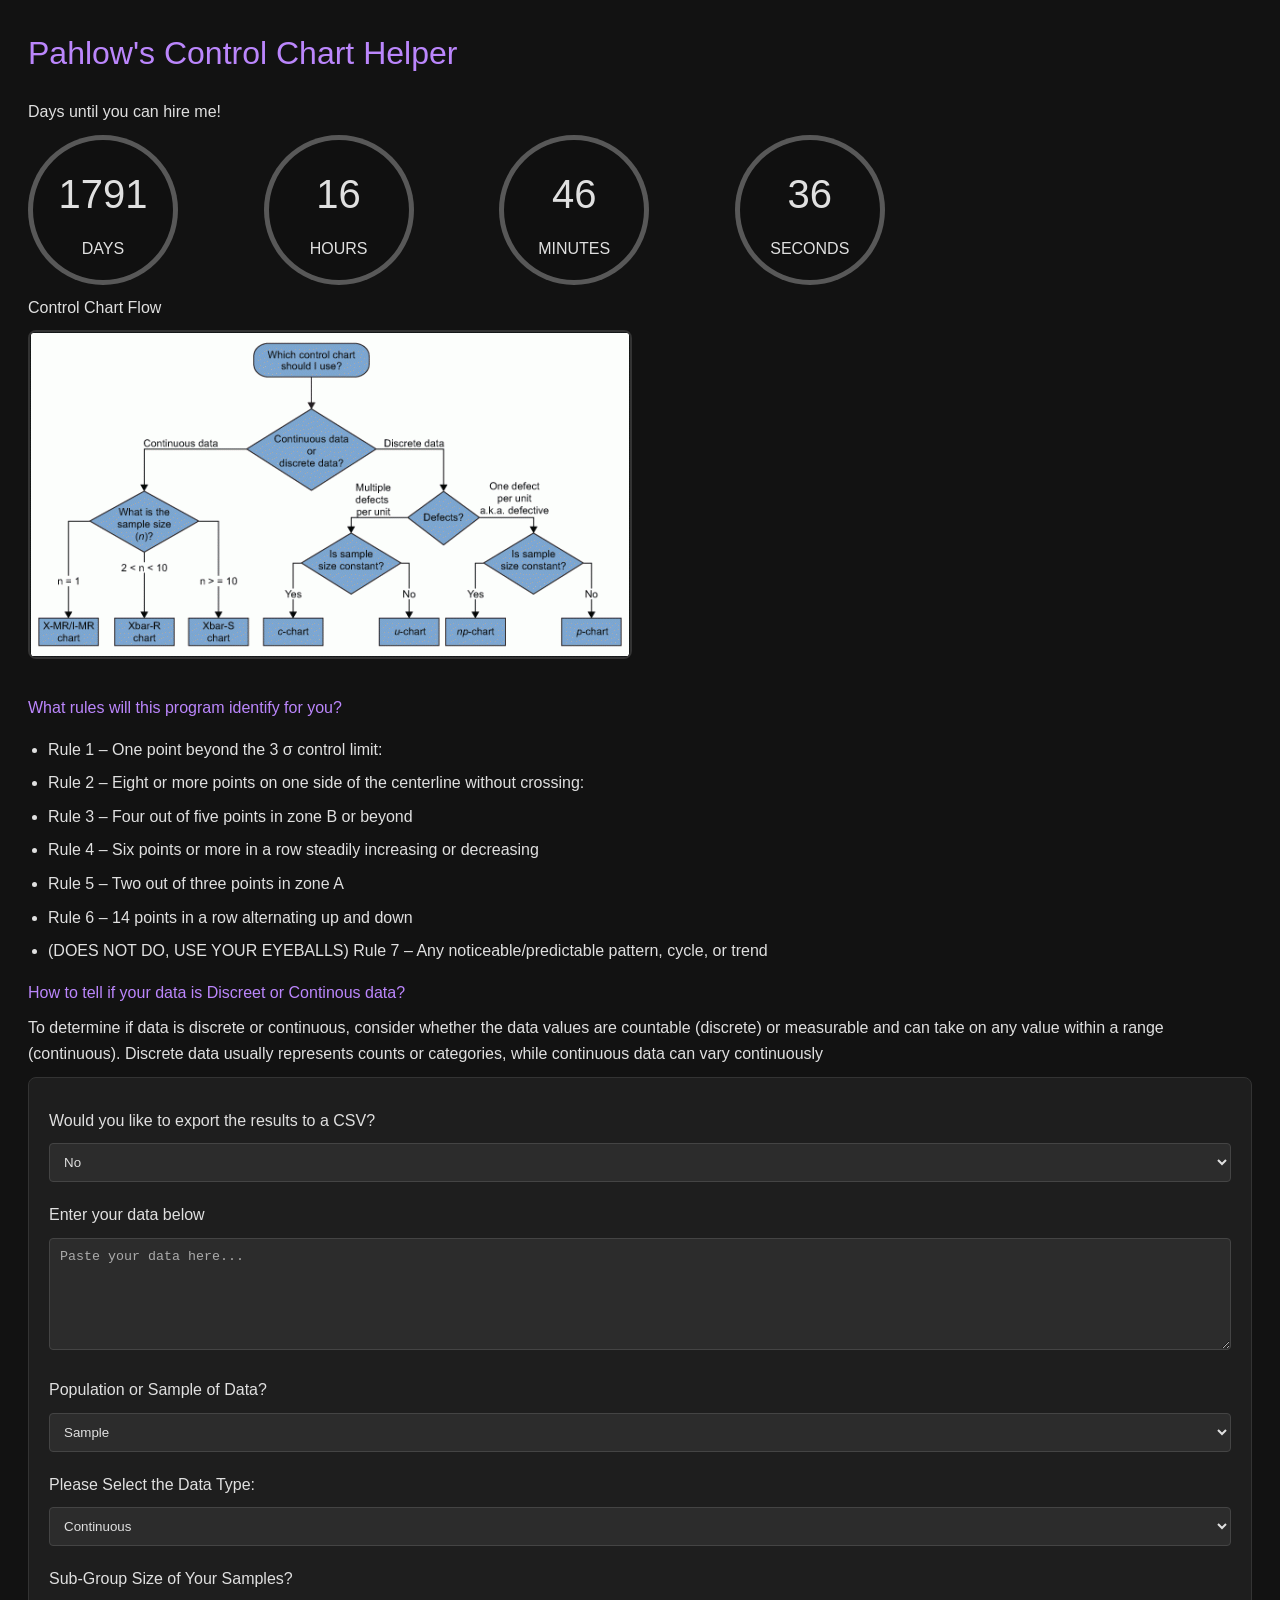
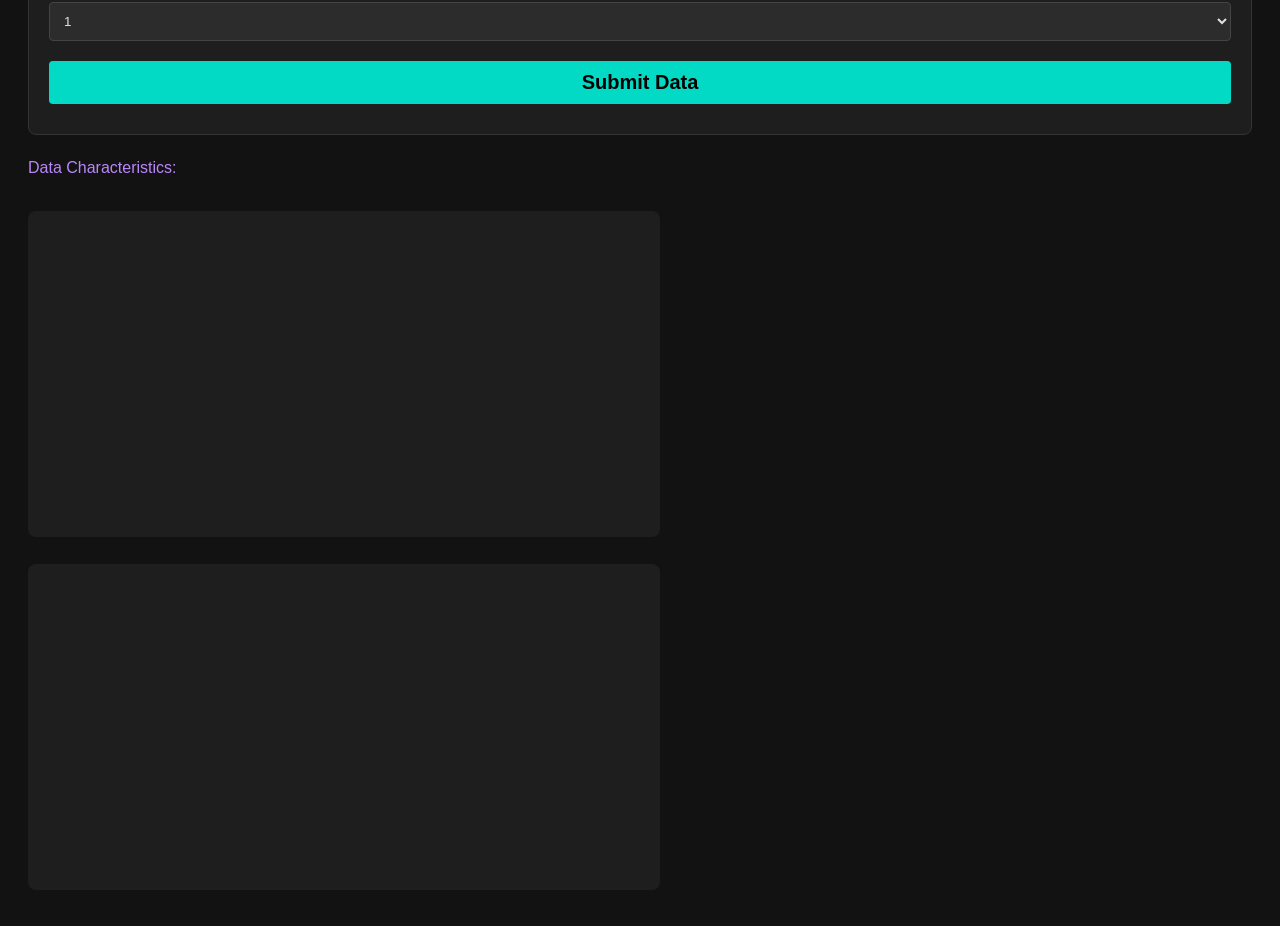
==== home.html @ 2b0ab740 "updated readme, added countdown timer, etc." ====
<!doctype html>
<html>
  <head>
    <meta charset="UTF-8" />
    <title>Nates Offline Toolkit</title>
    <link rel="stylesheet" href="./style.css" />
  </head>
  <header>Pahlow's Control Chart Helper</header>
  <p>Days until you can hire me!</p>
  <section class="countdown-container">
    <div class="days-container">
      <div class="days"></div>
      <div class="days-label">days</div>
    </div>

    <div class="hours-container">
      <div class="hours"></div>
      <div class="hours-label">hours</div>
    </div>

    <div class="minutes-container">
      <div class="minutes"></div>
      <div class="minutes-label">minutes</div>
    </div>

    <div class="seconds-container">
      <div class="seconds"></div>
      <div class="seconds-label">seconds</div>
    </div>
  </section>
  <body>
    <p>Control Chart Flow</p>
    <img src="./static/How-to-Select-a-Control-Chart-600x325.jpg" />
    <a>What rules will this program identify for you?</a>
    <ul>
      <li>Rule 1 – One point beyond the 3 σ control limit:</li>
      <li>Rule 2 – Eight or more points on one side of the centerline without crossing:</li>
      <li>Rule 3 – Four out of five points in zone B or beyond</li>
      <li>Rule 4 – Six points or more in a row steadily increasing or decreasing</li>
      <li>Rule 5 – Two out of three points in zone A</li>
      <li>Rule 6 – 14 points in a row alternating up and down</li>
      <li>(DOES NOT DO, USE YOUR EYEBALLS) Rule 7 – Any noticeable/predictable pattern, cycle, or trend</li>
    </ul>

    <a>How to tell if your data is Discreet or Continous data?</a>
    <p>
      To determine if data is discrete or continuous, consider whether the data values are countable (discrete) or measurable and can take on any value within a
      range (continuous). Discrete data usually represents counts or categories, while continuous data can vary continuously
    </p>

    <form id="controlChartData" action="" onsubmit="return false">
      <label for="exportData">Would you like to export the results to a CSV?</label>
      <select id="exportData">
        <option value="No">No</option>
        <option value="Yes">Yes</option>
      </select>

      <label for="rawData">Enter your data below</label>
      <textarea id="rawData" rows="6" placeholder="Paste your data here..." required></textarea>

      <label for="populationOrSample">Population or Sample of Data?</label>
      <select id="populationOrSample">
        <option value="Sample">Sample</option>
        <option value="Population">Population</option>
      </select>

      <label for="dataType">Please Select the Data Type:</label>
      <select id="dataType" name="dataType" onchange="showOptionsOnDiscreetSelection(this)">
        <option value="Continuous">Continuous</option>
        <option value="Discreet">Discreet</option>
      </select>

      <div id="subGroup">
        <label id="sampleSubGroupSize" for="sampleSubGroupSizeSelection">Sub-Group Size of Your Samples?</label>
        <select id="sampleSubGroupSizeSelection" name="sampleSubGroupSizeSelection">
          <option value="1">1</option>
          <option value="2 to 9">2 to 9</option>
          <option value="10 or More">10 or More</option>
        </select>
      </div>

      <label id="discreetSelectionID" for="discreetSelection" style="display: none">Defects for Discreet:</label>
      <select id="discreetSelection" name="discreetSelection" style="display: none">
        <option value="Multiple Defects Per Unit">Multiple Defects Per Unit</option>
        <option value="One Defect Per Unit">One Defect Per Unit (AKA Defective)</option>
      </select>

      <label id="sampleSizeConstantID" for="sampleSizeConstantSelection" style="display: none">Constant Sample Size?</label>
      <select id="sampleSizeConstantSelection" name="sampleSizeConstantSelection" style="display: none">
        <option value="Yes">Yes</option>
        <option value="No">No</option>
      </select>

      <button onclick="analyzeData()">Submit Data</button>
    </form>

    <a>Data Characteristics:</a>
    <p id="dataTypeSelectedBehavior"></p>
    <p id="defectsForDiscreetBehavior" style="display: none"></p>
    <p id="sampleSizeConstantBehavior" style="display: none"></p>
    <p id="subGroupSizeBehavior"></p>
    <p id="stdBehavior"></p>
    <p id="sampleSizeBehavior"></p>
    <p id="averageBehavior"></p>
    <p id="testSelectedBehavior"></p>

    <canvas id="controlChart" style="width: 50%"></canvas>
    <canvas id="IMRChart" style="width: 50%"></canvas>
  </body>
  <script src="./home.js"></script>
  <script src="./chart.js"></script>
</html>
---- style.css ----
/* Dark theme base */
body {
  background-color: #121212;
  color: #e0e0e0;
  font-family: 'Segoe UI', Tahoma, Geneva, Verdana, sans-serif;
  padding: 20px;
  line-height: 1.6;
}

/* Header styling */
header {
  font-size: 2rem;
  color: #bb86fc;
  margin-bottom: 20px;
}

/* Paragraphs */
p {
  color: #e0e0e0;
  margin: 10px 0;
}

/* Image */
img {
  max-width: 100%;
  border: 2px solid #333;
  border-radius: 8px;
  margin-bottom: 20px;
}

/* Unordered list */
ul {
  padding-left: 20px;
}

li {
  margin-bottom: 8px;
}

/* Forms and Inputs */
form {
  background-color: #1e1e1e;
  padding: 20px;
  border-radius: 8px;
  border: 1px solid #333;
  margin-bottom: 20px;
}

textarea,
select,
button {
  background-color: #2c2c2c;
  color: #e0e0e0;
  border: 1px solid #444;
  padding: 10px;
  margin: 10px 0;
  width: 100%;
  border-radius: 4px;
  box-sizing: border-box;
}

textarea::placeholder {
  color: #aaaaaa;
}

button {
  cursor: pointer;
  background-color: #03dac5;
  color: #000;
  font-weight: bold;
  font-size: 20px;
  border: none;
  transition: background-color 0.3s ease;
}

button:hover {
  background-color: #018786;
}

/* Labels */
label {
  display: block;
  margin-top: 10px;
}

/* Anchor tags used as labels */
a {
  display: block;
  margin: 8px 0;
  color: #bb86fc;
}

/* Chart styling */
canvas {
  margin-top: 20px;
  background-color: #1e1e1e;
  border-radius: 8px;
  padding: 10px;
}

.countdown-container {
  display: flex;
  width: 100%;
  max-width: 70%;
  justify-content: space-between;
}

.days-container,
.hours-container,
.minutes-container,
.seconds-container {
  display: flex;
  flex-direction: column;
  align-items: center;
  justify-content: center;
  background-color: rgba(0, 0, 0, 0.1);
  border: 5px solid rgba(255, 255, 255, 0.3);
  width: 140px;
  height: 140px;
  border-radius: 99px;
}

.days,
.hours,
.minutes,
.seconds {
  font-size: 2.5em;
  margin: 10px 0;
}

.days-label,
.hours-label,
.minutes-label,
.seconds-label {
  text-transform: uppercase;
  margin-bottom: 5px;
}

@media (max-width: 800px) {
  .countdown-container {
    max-width: 90%;
  }

  .days-container,
  .hours-container,
  .minutes-container,
  .seconds-container {
    font-size: 0.8em;
    width: 100px;
    height: 100px;
  }
}
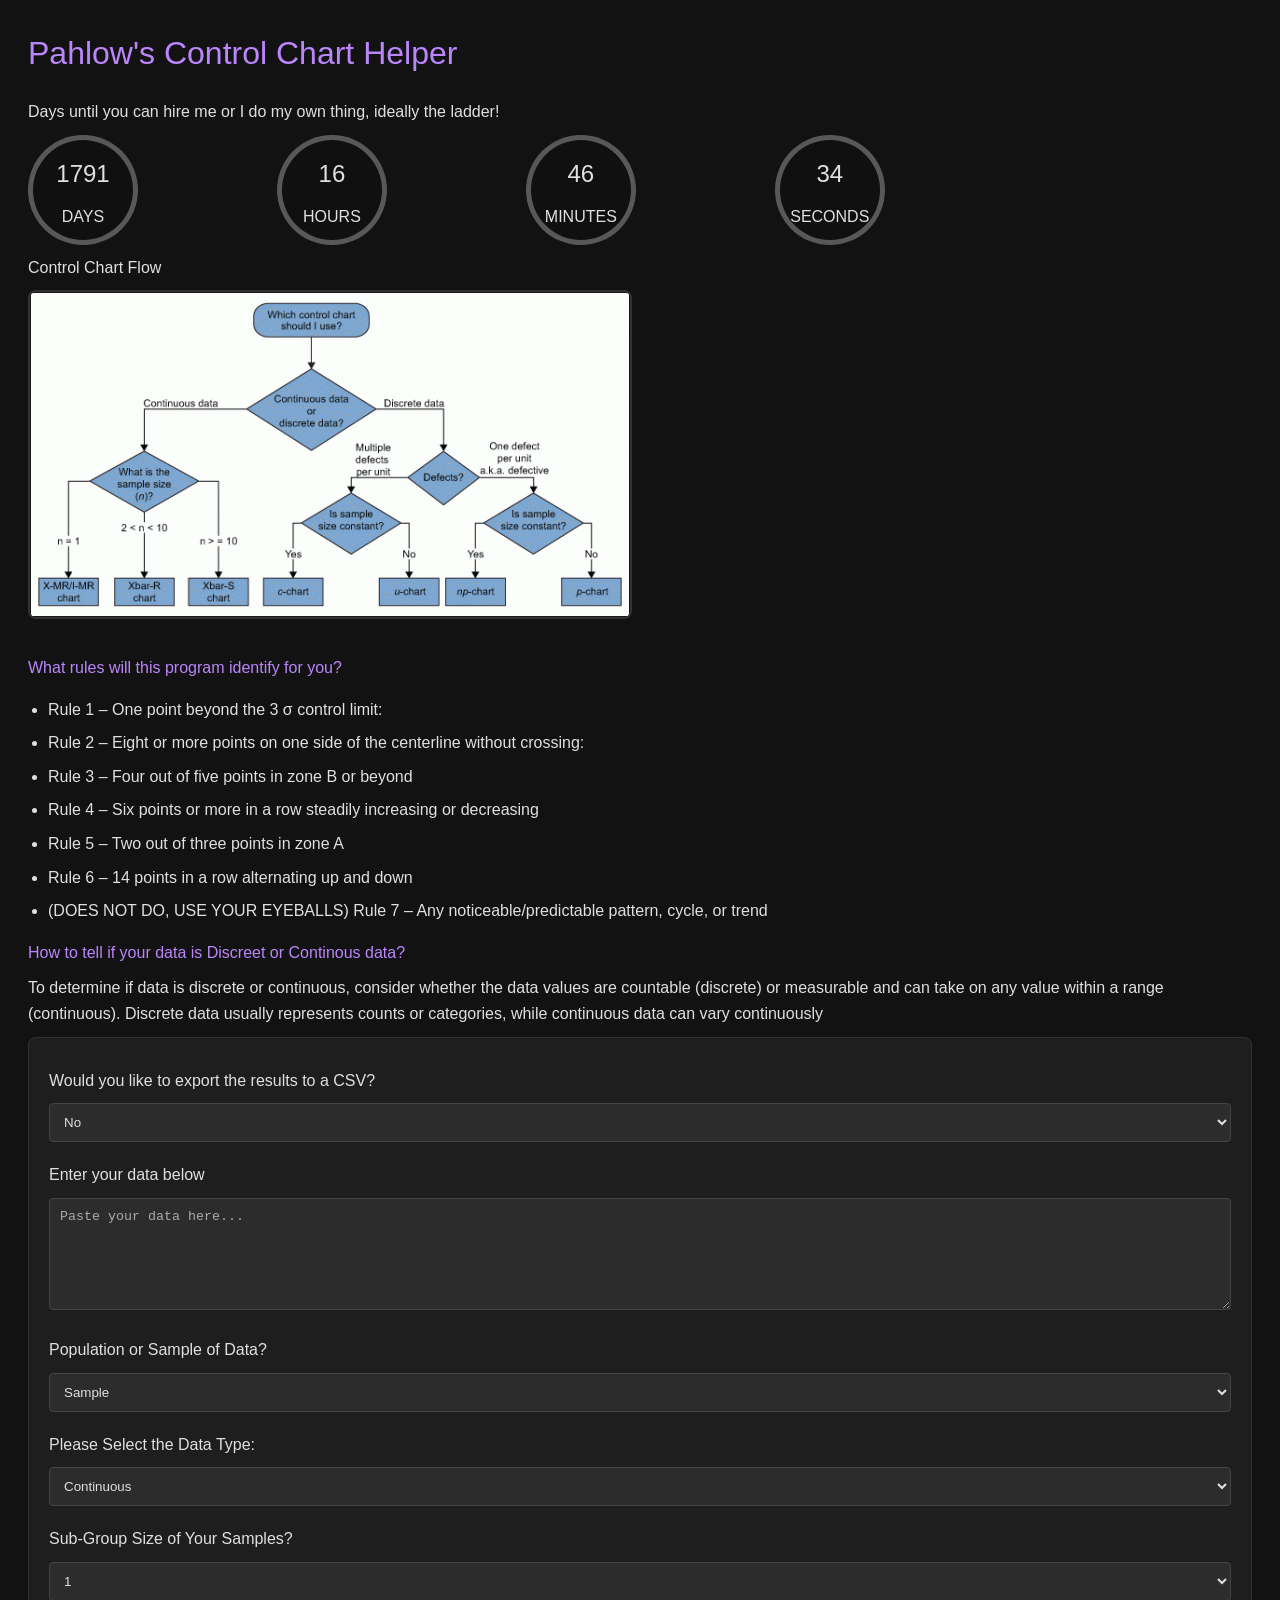
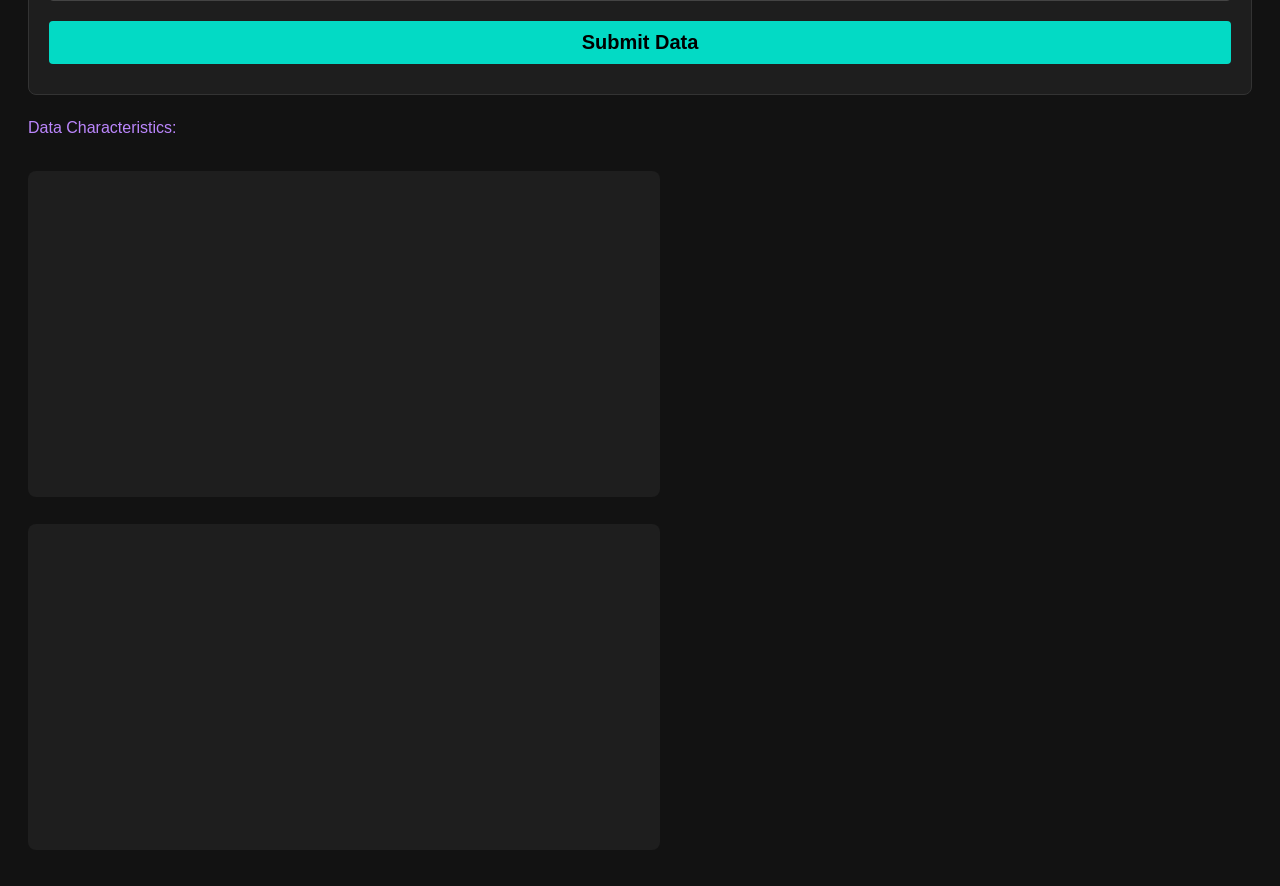
==== commit fee2f6e8: "adjusted some formatting and readme" ====
--- a/home.html
+++ b/home.html
@@ -6,7 +6,7 @@
     <link rel="stylesheet" href="./style.css" />
   </head>
   <header>Pahlow's Control Chart Helper</header>
-  <p>Days until you can hire me!</p>
+  <p>Days until you can hire me or I do my own thing, ideally the ladder!</p>
   <section class="countdown-container">
     <div class="days-container">
       <div class="days"></div>
--- a/style.css
+++ b/style.css
@@ -115,8 +115,8 @@
   justify-content: center;
   background-color: rgba(0, 0, 0, 0.1);
   border: 5px solid rgba(255, 255, 255, 0.3);
-  width: 140px;
-  height: 140px;
+  width: 100px;
+  height: 100px;
   border-radius: 99px;
 }
 
@@ -124,7 +124,7 @@
 .hours,
 .minutes,
 .seconds {
-  font-size: 2.5em;
+  font-size: 1.5em;
   margin: 10px 0;
 }
 
@@ -145,7 +145,7 @@
   .hours-container,
   .minutes-container,
   .seconds-container {
-    font-size: 0.8em;
+    font-size: 0.3em;
     width: 100px;
     height: 100px;
   }
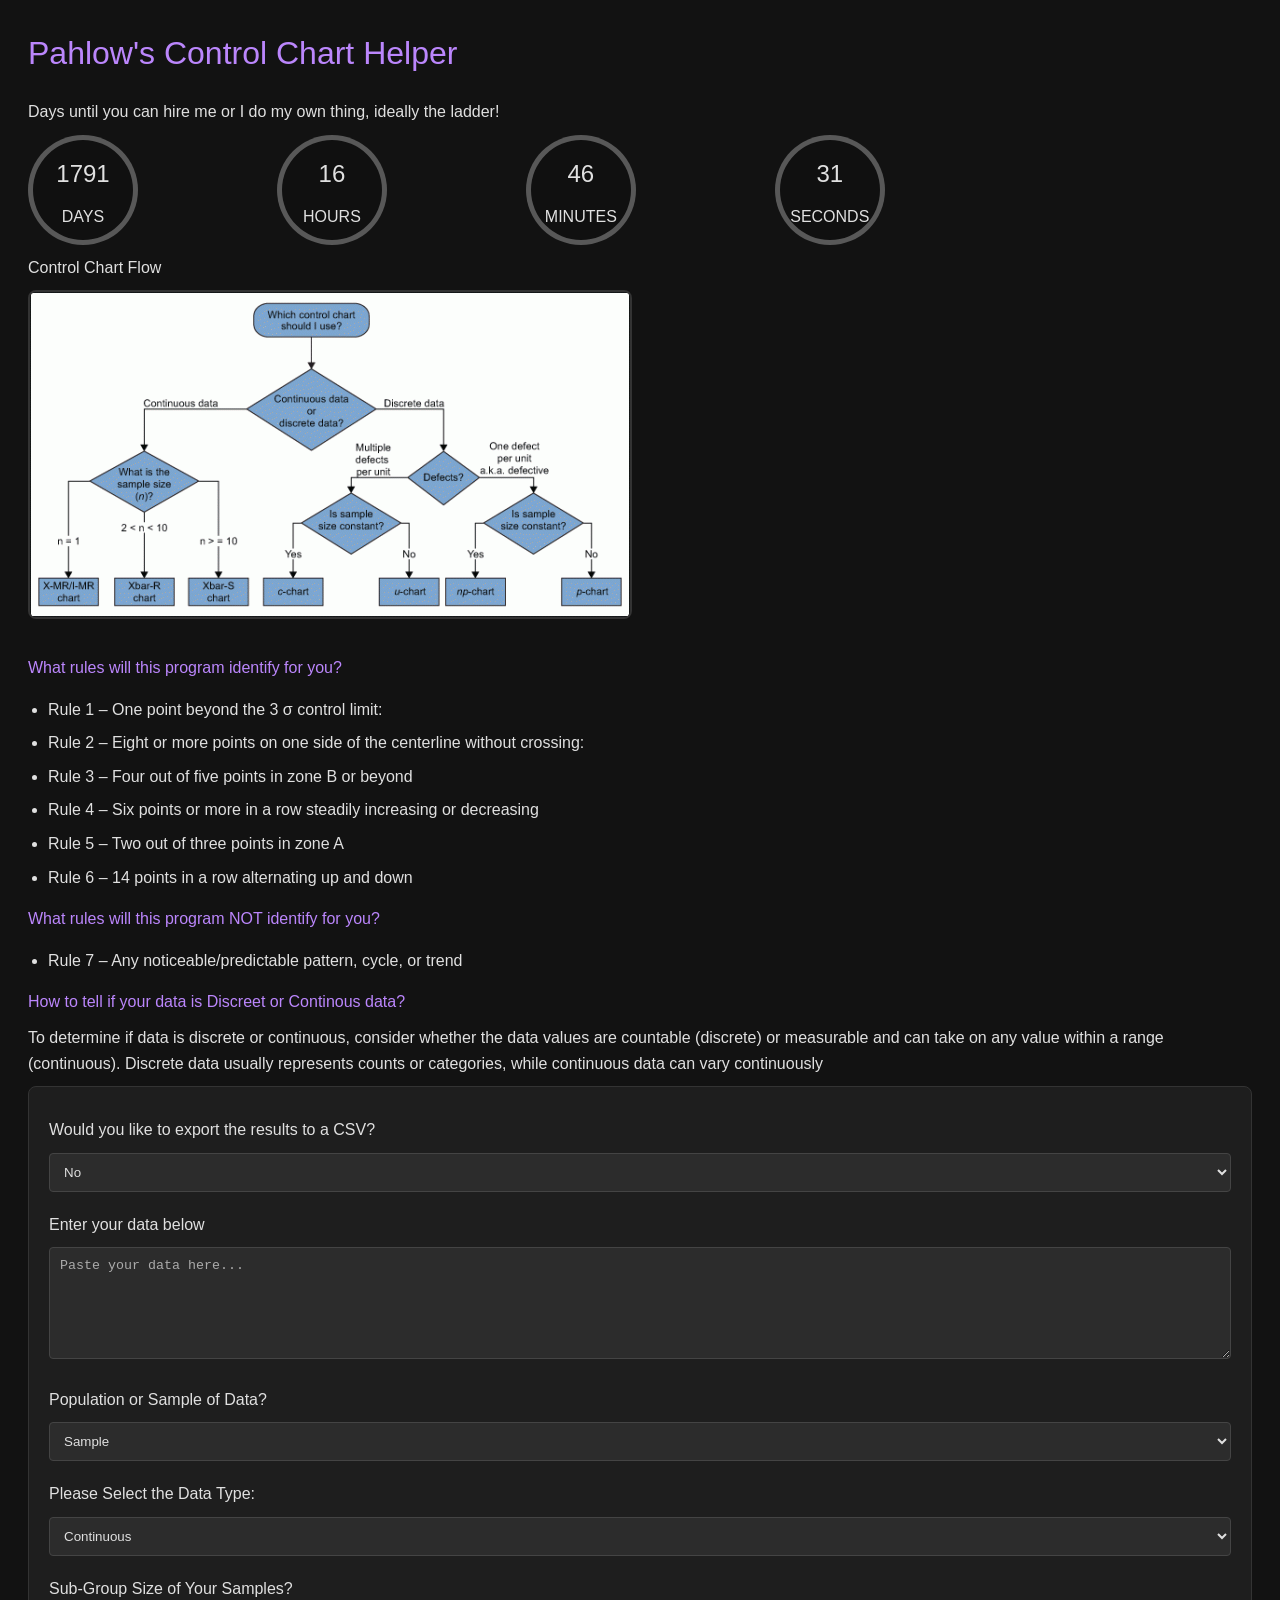
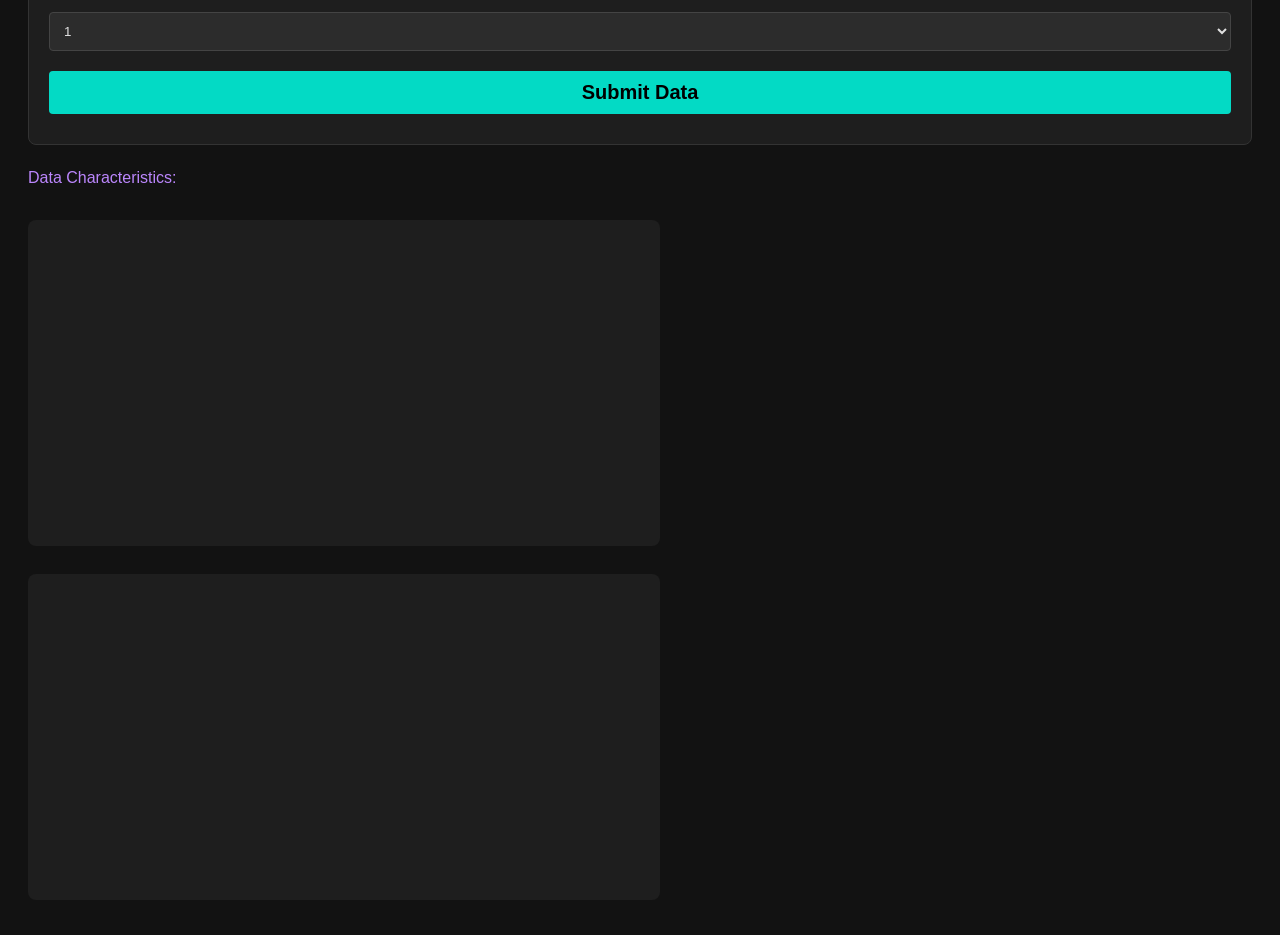
==== commit 03095056: "Rule 6 Copmleted" ====
--- a/home.html
+++ b/home.html
@@ -39,7 +39,11 @@
       <li>Rule 4 – Six points or more in a row steadily increasing or decreasing</li>
       <li>Rule 5 – Two out of three points in zone A</li>
       <li>Rule 6 – 14 points in a row alternating up and down</li>
-      <li>(DOES NOT DO, USE YOUR EYEBALLS) Rule 7 – Any noticeable/predictable pattern, cycle, or trend</li>
+    </ul>
+
+    <a>What rules will this program NOT identify for you?</a>
+    <ul>
+      <li>Rule 7 – Any noticeable/predictable pattern, cycle, or trend</li>
     </ul>
 
     <a>How to tell if your data is Discreet or Continous data?</a>
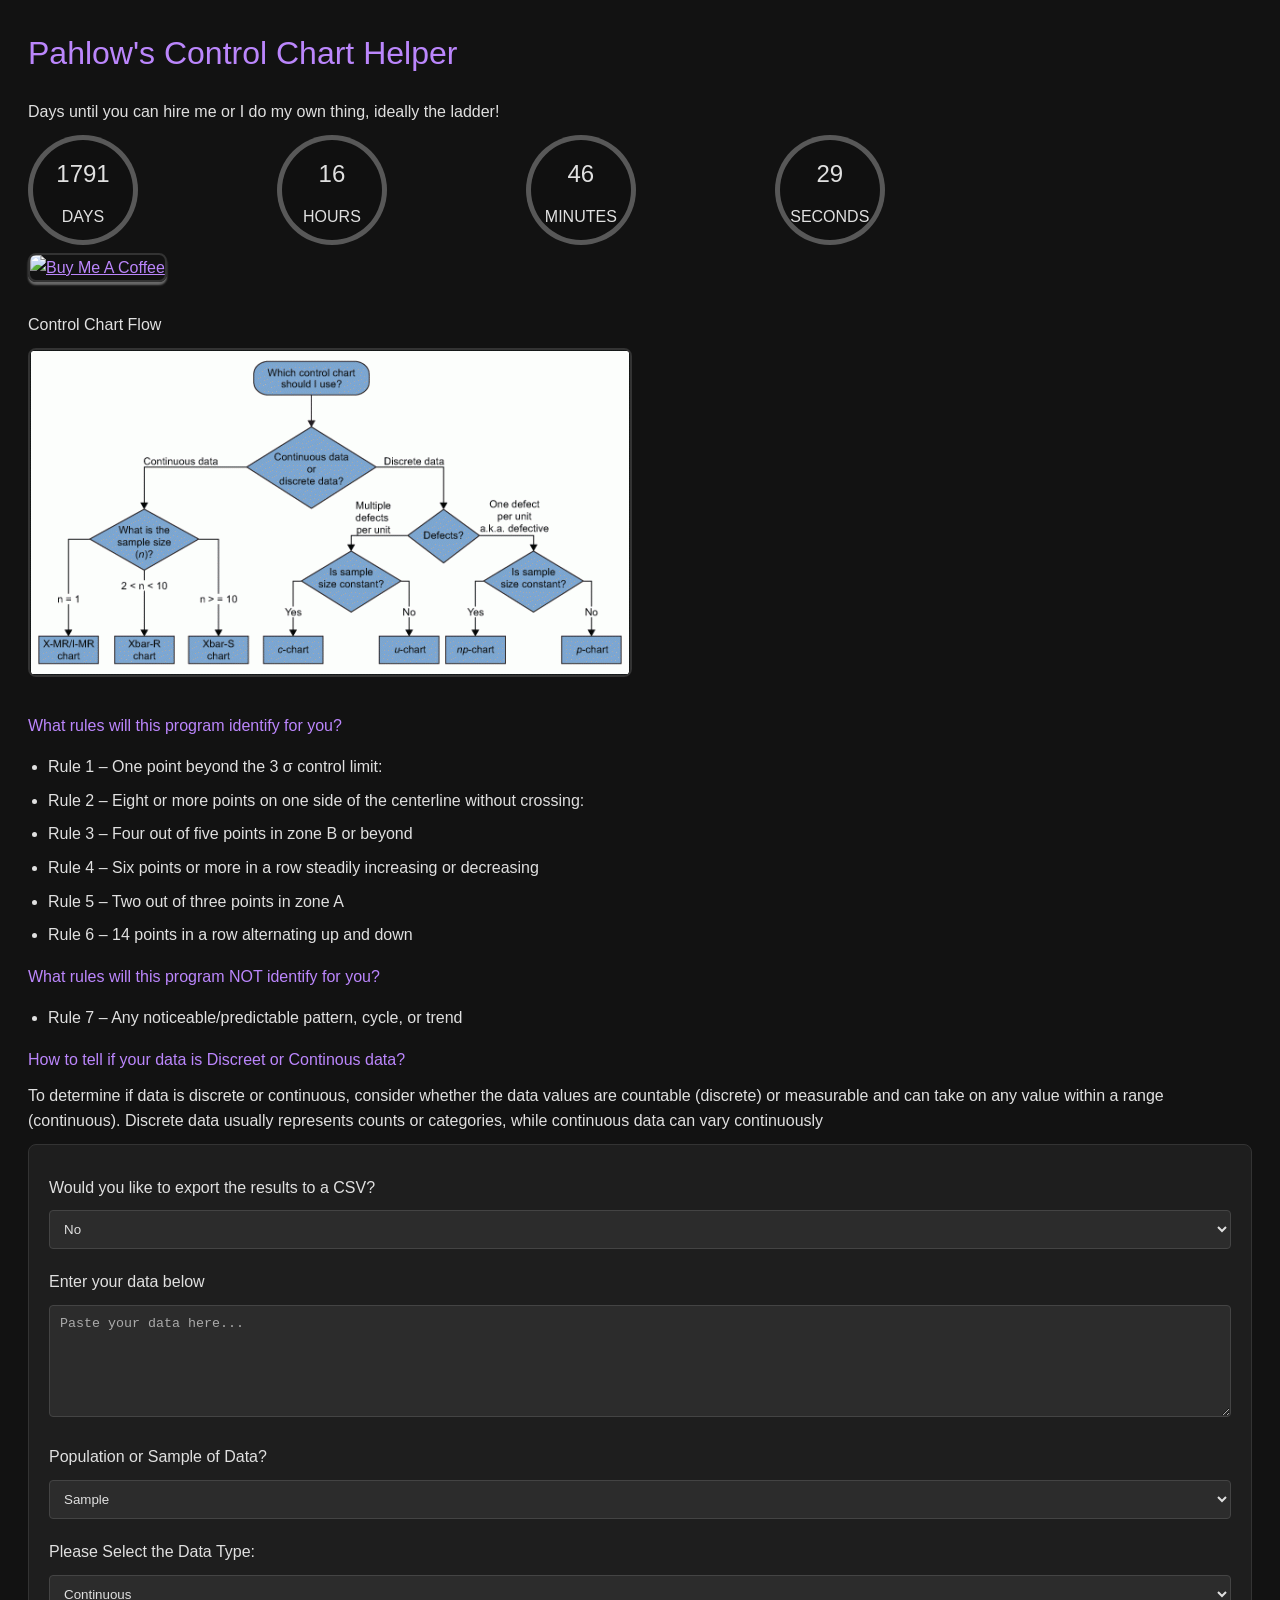
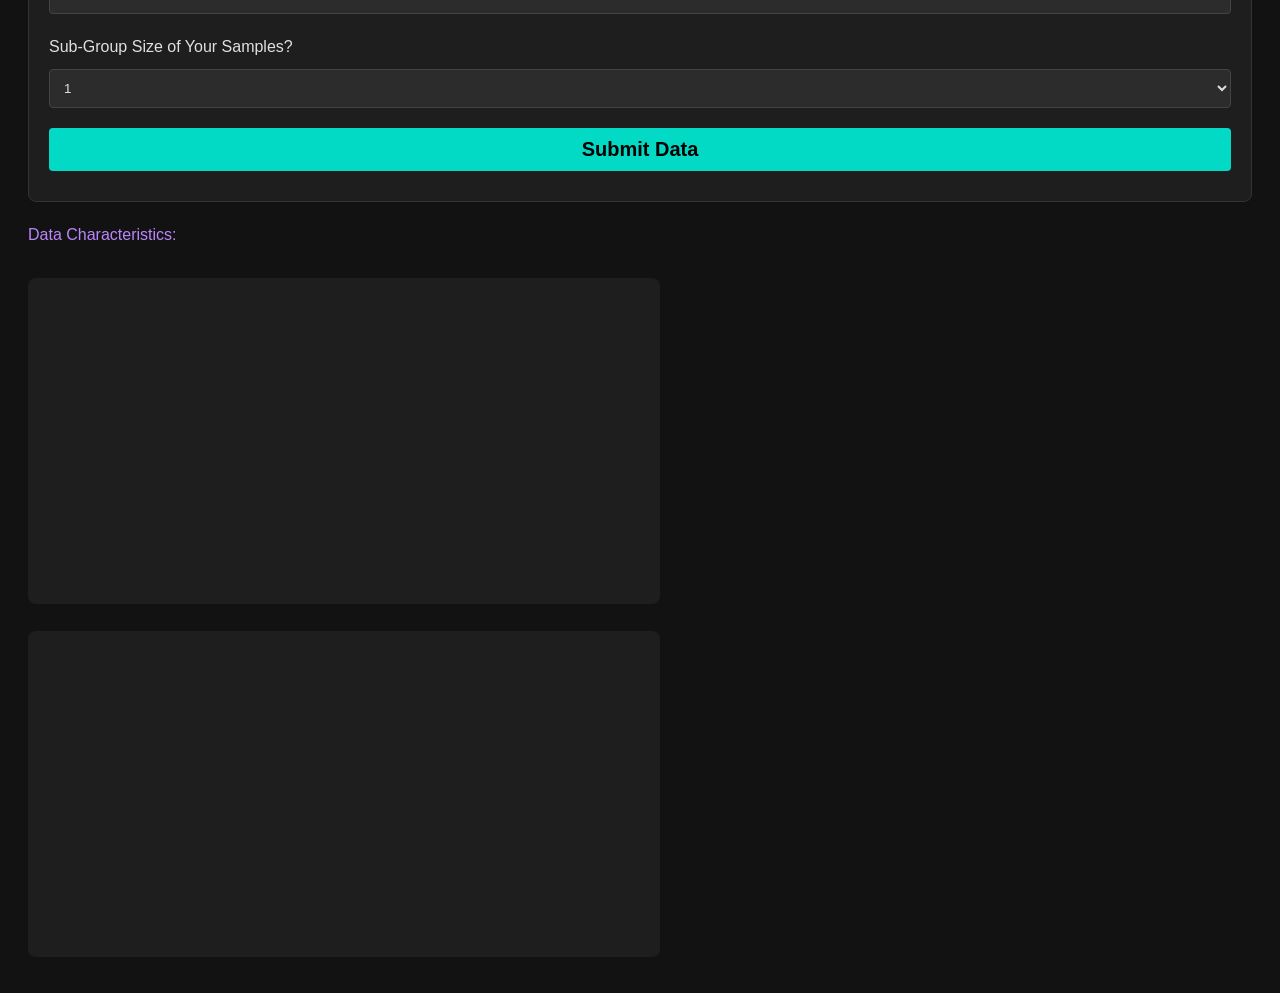
==== commit 0869ed8c: "buy me a coffee" ====
--- a/home.html
+++ b/home.html
@@ -28,6 +28,19 @@
       <div class="seconds-label">seconds</div>
     </div>
   </section>
+
+  <a href="https://buymeacoffee.com/natepahlow" target="_blank"
+    ><img
+      src="https://www.buymeacoffee.com/assets/img/custom_images/orange_img.png"
+      alt="Buy Me A Coffee"
+      style="
+        height: 41px !important;
+        width: 174px !important;
+        box-shadow: 0px 3px 2px 0px rgba(190, 190, 190, 0.5) !important;
+        -webkit-box-shadow: 0px 3px 2px 0px rgba(190, 190, 190, 0.5) !important;
+      "
+  /></a>
+
   <body>
     <p>Control Chart Flow</p>
     <img src="./static/How-to-Select-a-Control-Chart-600x325.jpg" />
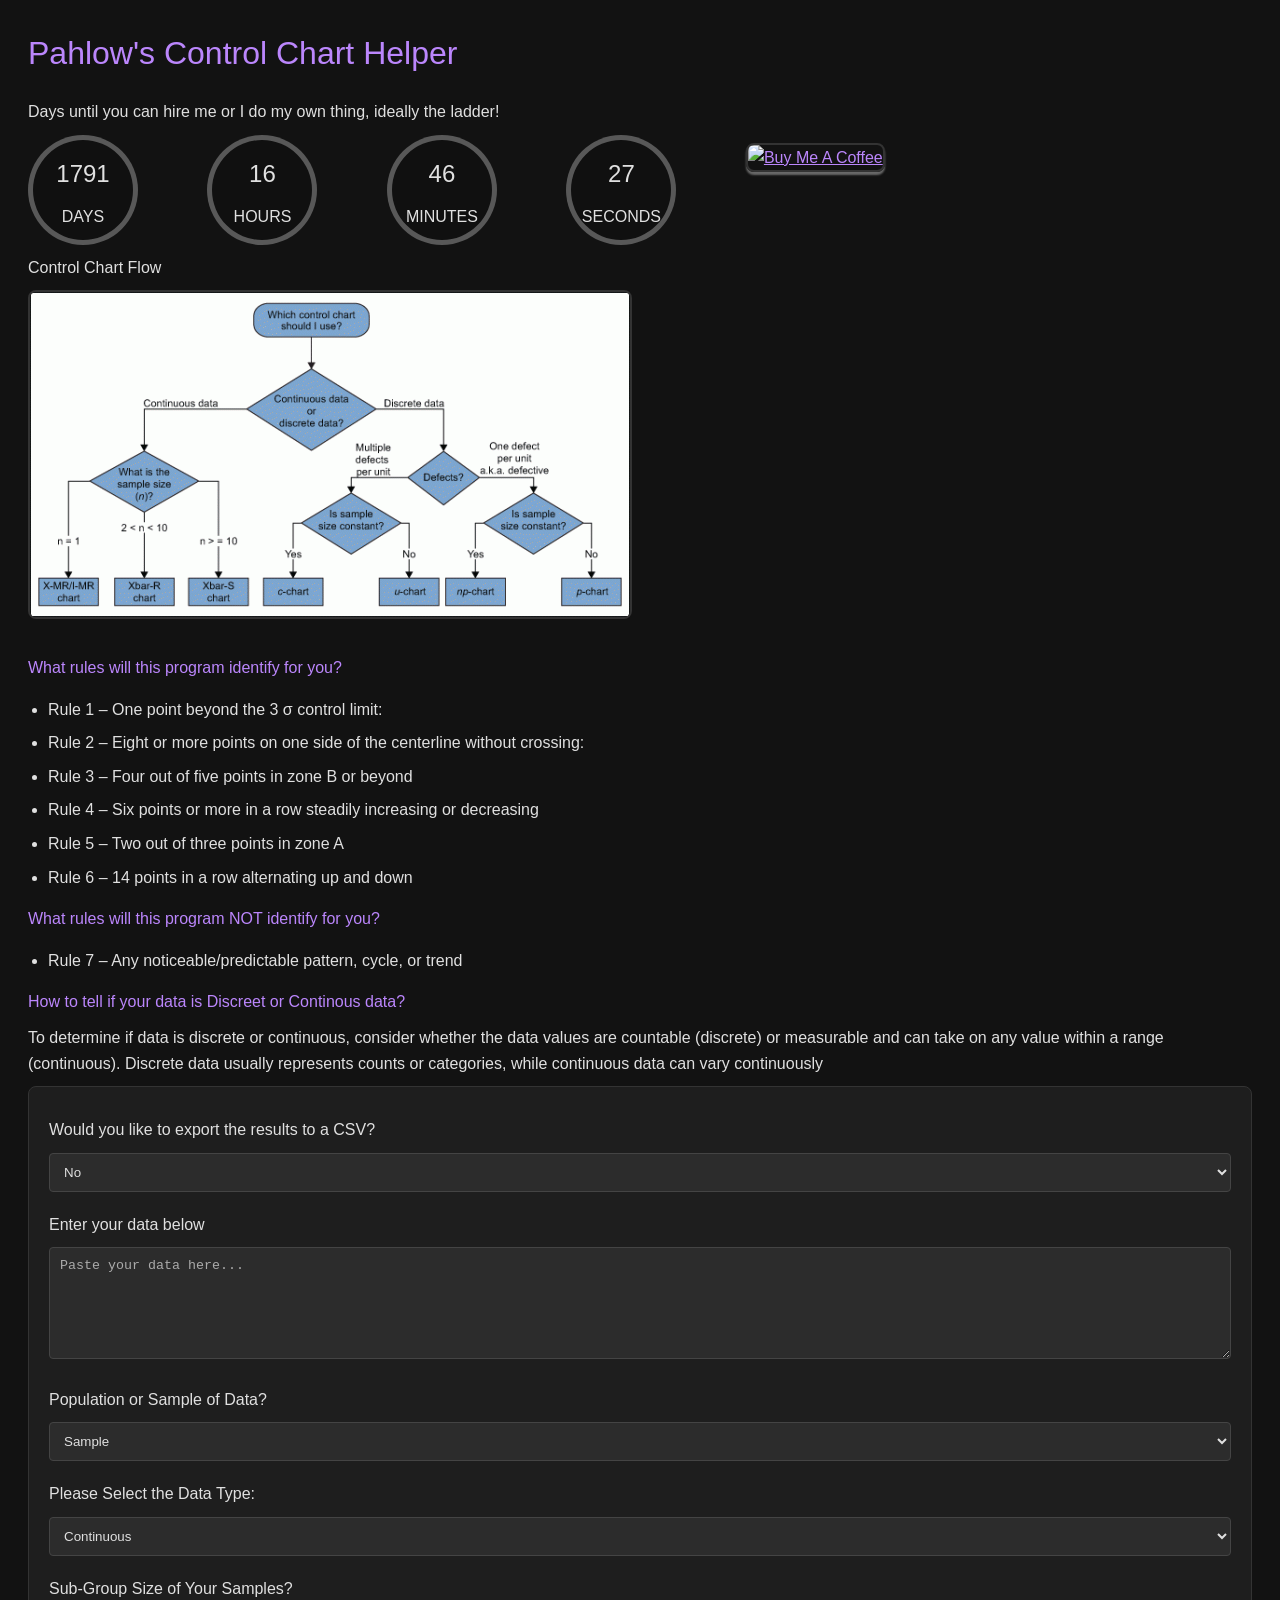
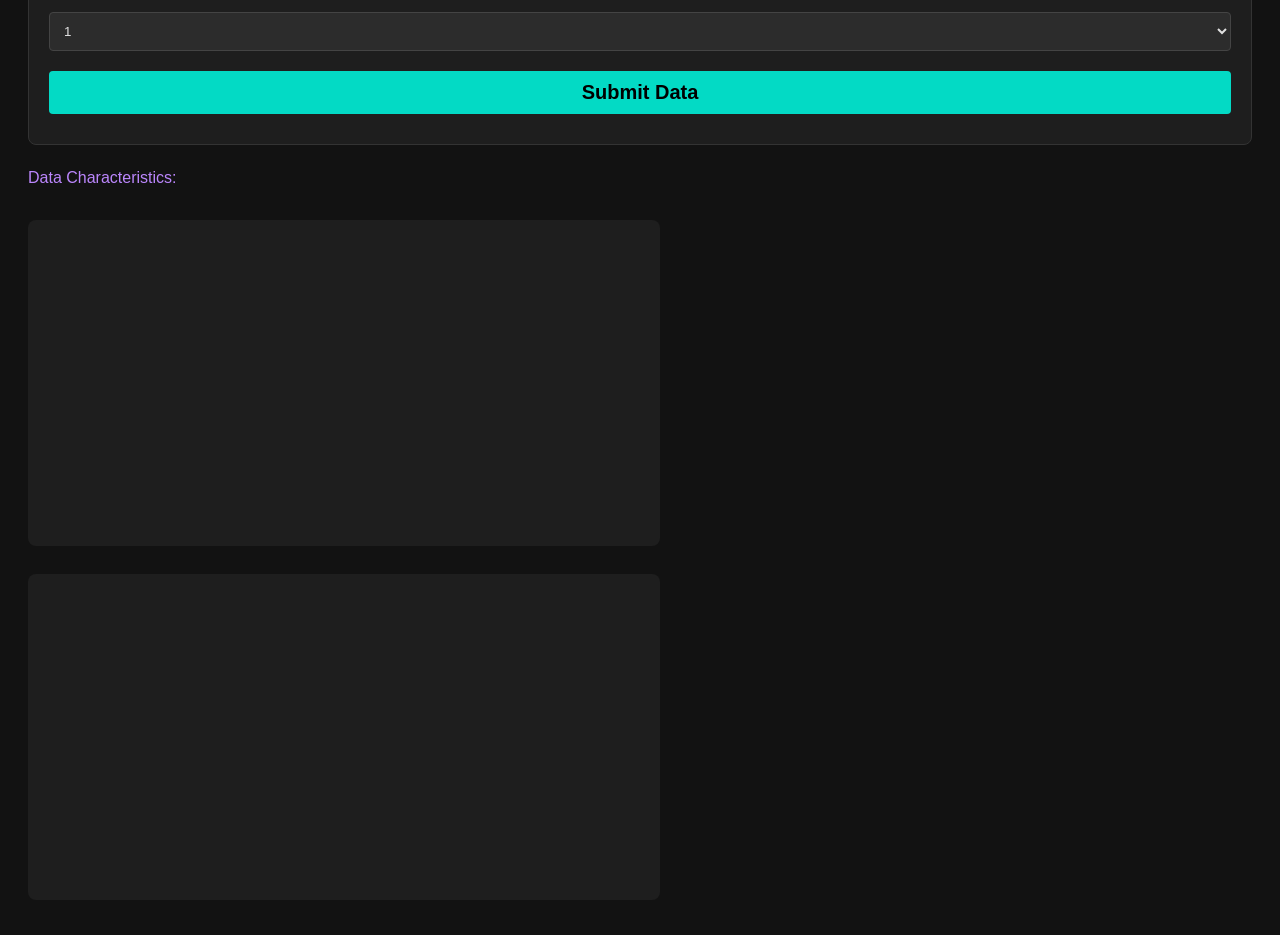
==== commit df4be63a: "coffee" ====
--- a/home.html
+++ b/home.html
@@ -27,19 +27,21 @@
       <div class="seconds"></div>
       <div class="seconds-label">seconds</div>
     </div>
+
+    <div class="third-container">
+      <a href="https://buymeacoffee.com/natepahlow" target="_blank"
+        ><img
+          src="https://www.buymeacoffee.com/assets/img/custom_images/orange_img.png"
+          alt="Buy Me A Coffee"
+          style="
+            height: 41px !important;
+            width: 174px !important;
+            box-shadow: 0px 3px 2px 0px rgba(190, 190, 190, 0.5) !important;
+            -webkit-box-shadow: 0px 3px 2px 0px rgba(190, 190, 190, 0.5) !important;
+          "
+      /></a>
+    </div>
   </section>
-
-  <a href="https://buymeacoffee.com/natepahlow" target="_blank"
-    ><img
-      src="https://www.buymeacoffee.com/assets/img/custom_images/orange_img.png"
-      alt="Buy Me A Coffee"
-      style="
-        height: 41px !important;
-        width: 174px !important;
-        box-shadow: 0px 3px 2px 0px rgba(190, 190, 190, 0.5) !important;
-        -webkit-box-shadow: 0px 3px 2px 0px rgba(190, 190, 190, 0.5) !important;
-      "
-  /></a>
 
   <body>
     <p>Control Chart Flow</p>
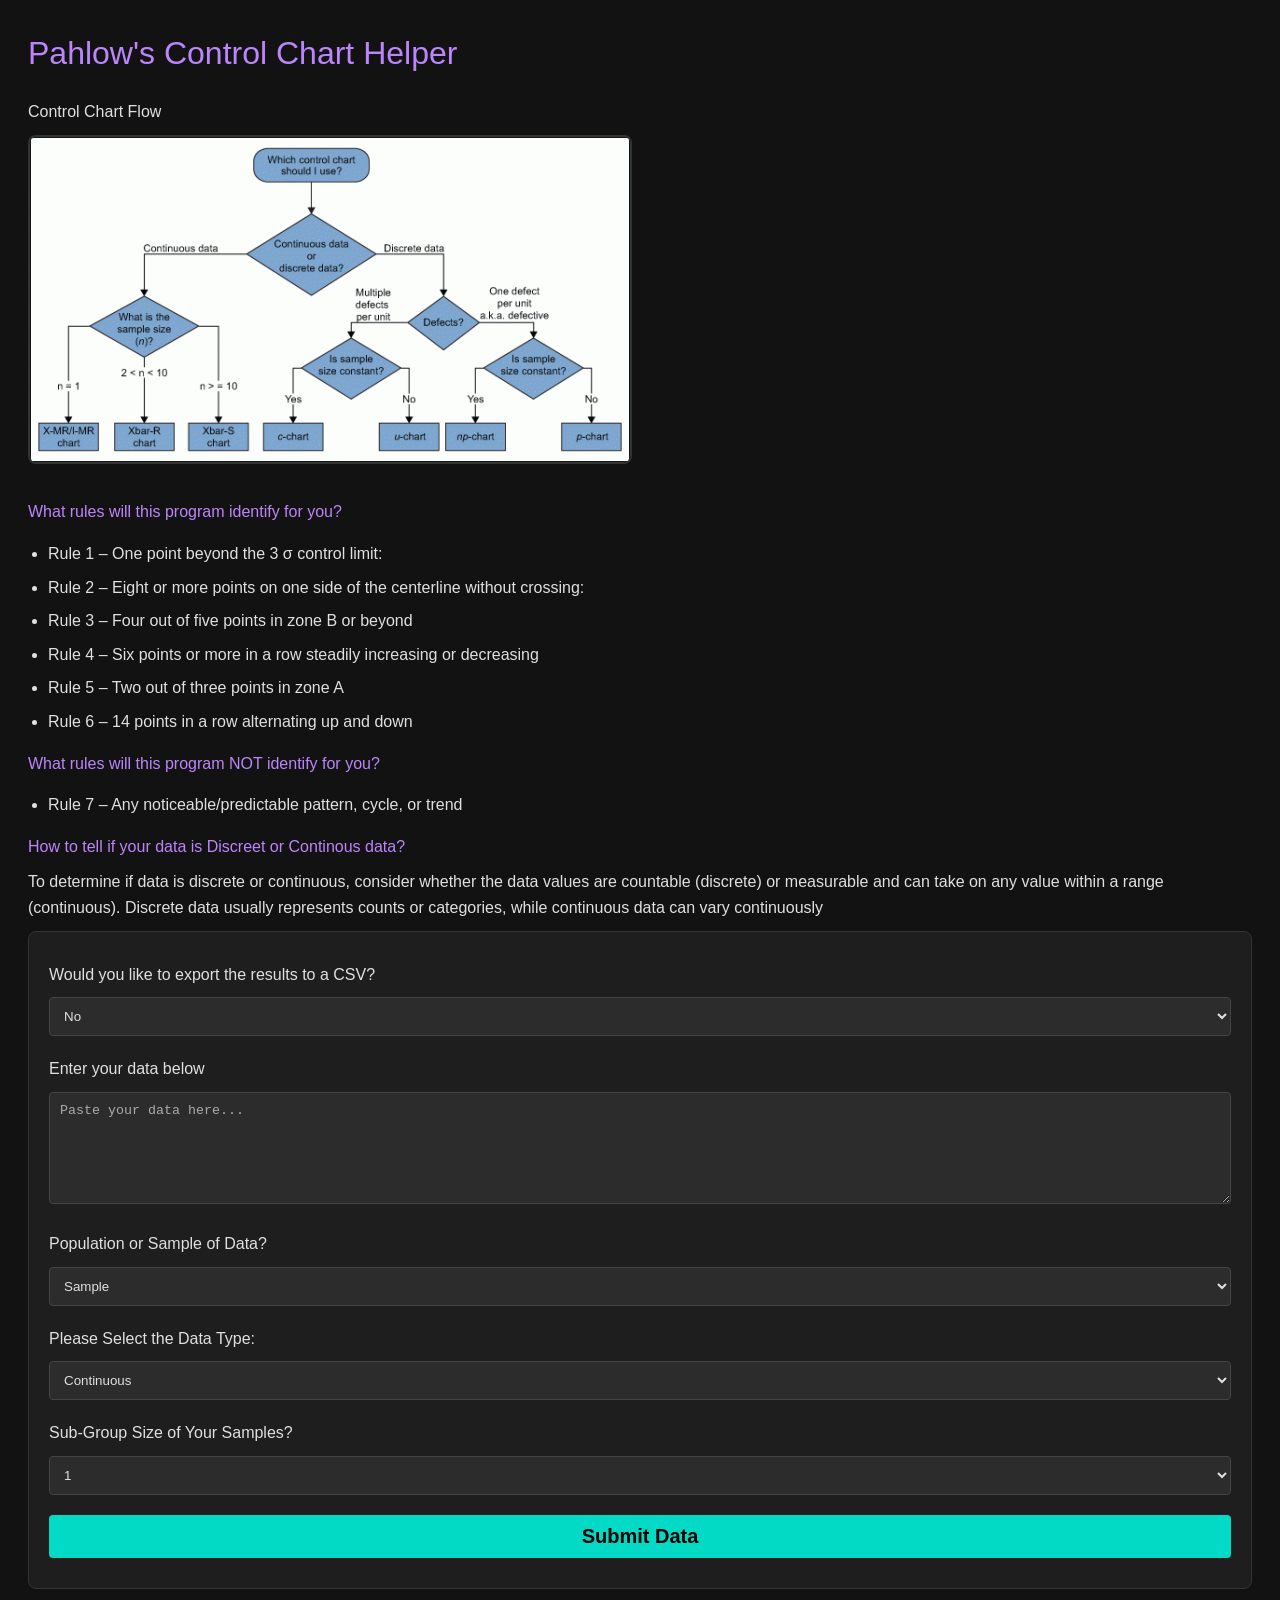
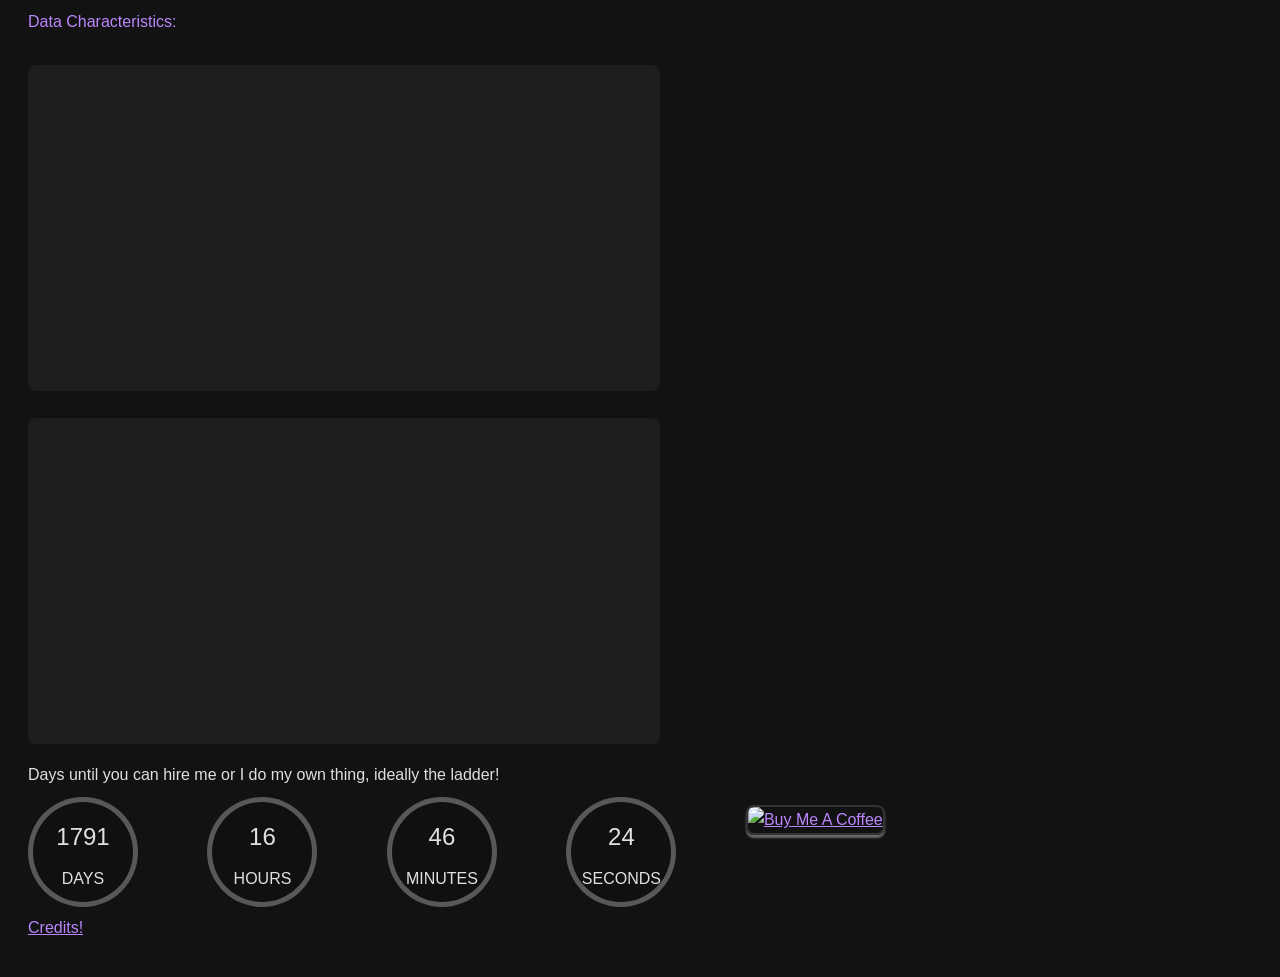
==== commit a3891f14: "Added credits page and images" ====
--- a/home.html
+++ b/home.html
@@ -6,42 +6,6 @@
     <link rel="stylesheet" href="./style.css" />
   </head>
   <header>Pahlow's Control Chart Helper</header>
-  <p>Days until you can hire me or I do my own thing, ideally the ladder!</p>
-  <section class="countdown-container">
-    <div class="days-container">
-      <div class="days"></div>
-      <div class="days-label">days</div>
-    </div>
-
-    <div class="hours-container">
-      <div class="hours"></div>
-      <div class="hours-label">hours</div>
-    </div>
-
-    <div class="minutes-container">
-      <div class="minutes"></div>
-      <div class="minutes-label">minutes</div>
-    </div>
-
-    <div class="seconds-container">
-      <div class="seconds"></div>
-      <div class="seconds-label">seconds</div>
-    </div>
-
-    <div class="third-container">
-      <a href="https://buymeacoffee.com/natepahlow" target="_blank"
-        ><img
-          src="https://www.buymeacoffee.com/assets/img/custom_images/orange_img.png"
-          alt="Buy Me A Coffee"
-          style="
-            height: 41px !important;
-            width: 174px !important;
-            box-shadow: 0px 3px 2px 0px rgba(190, 190, 190, 0.5) !important;
-            -webkit-box-shadow: 0px 3px 2px 0px rgba(190, 190, 190, 0.5) !important;
-          "
-      /></a>
-    </div>
-  </section>
 
   <body>
     <p>Control Chart Flow</p>
@@ -126,6 +90,44 @@
     <canvas id="controlChart" style="width: 50%"></canvas>
     <canvas id="IMRChart" style="width: 50%"></canvas>
   </body>
+
+  <p>Days until you can hire me or I do my own thing, ideally the ladder!</p>
+  <section class="countdown-container">
+    <div class="days-container">
+      <div class="days"></div>
+      <div class="days-label">days</div>
+    </div>
+
+    <div class="hours-container">
+      <div class="hours"></div>
+      <div class="hours-label">hours</div>
+    </div>
+
+    <div class="minutes-container">
+      <div class="minutes"></div>
+      <div class="minutes-label">minutes</div>
+    </div>
+
+    <div class="seconds-container">
+      <div class="seconds"></div>
+      <div class="seconds-label">seconds</div>
+    </div>
+
+    <div class="third-container">
+      <a href="https://buymeacoffee.com/natepahlow" target="_blank"
+        ><img
+          src="https://www.buymeacoffee.com/assets/img/custom_images/orange_img.png"
+          alt="Buy Me A Coffee"
+          style="
+            height: 41px !important;
+            width: 174px !important;
+            box-shadow: 0px 3px 2px 0px rgba(190, 190, 190, 0.5) !important;
+            -webkit-box-shadow: 0px 3px 2px 0px rgba(190, 190, 190, 0.5) !important;
+          "
+      /></a>
+    </div>
+  </section>
+  <a href="credits.html">Credits!</a>
   <script src="./home.js"></script>
   <script src="./chart.js"></script>
 </html>
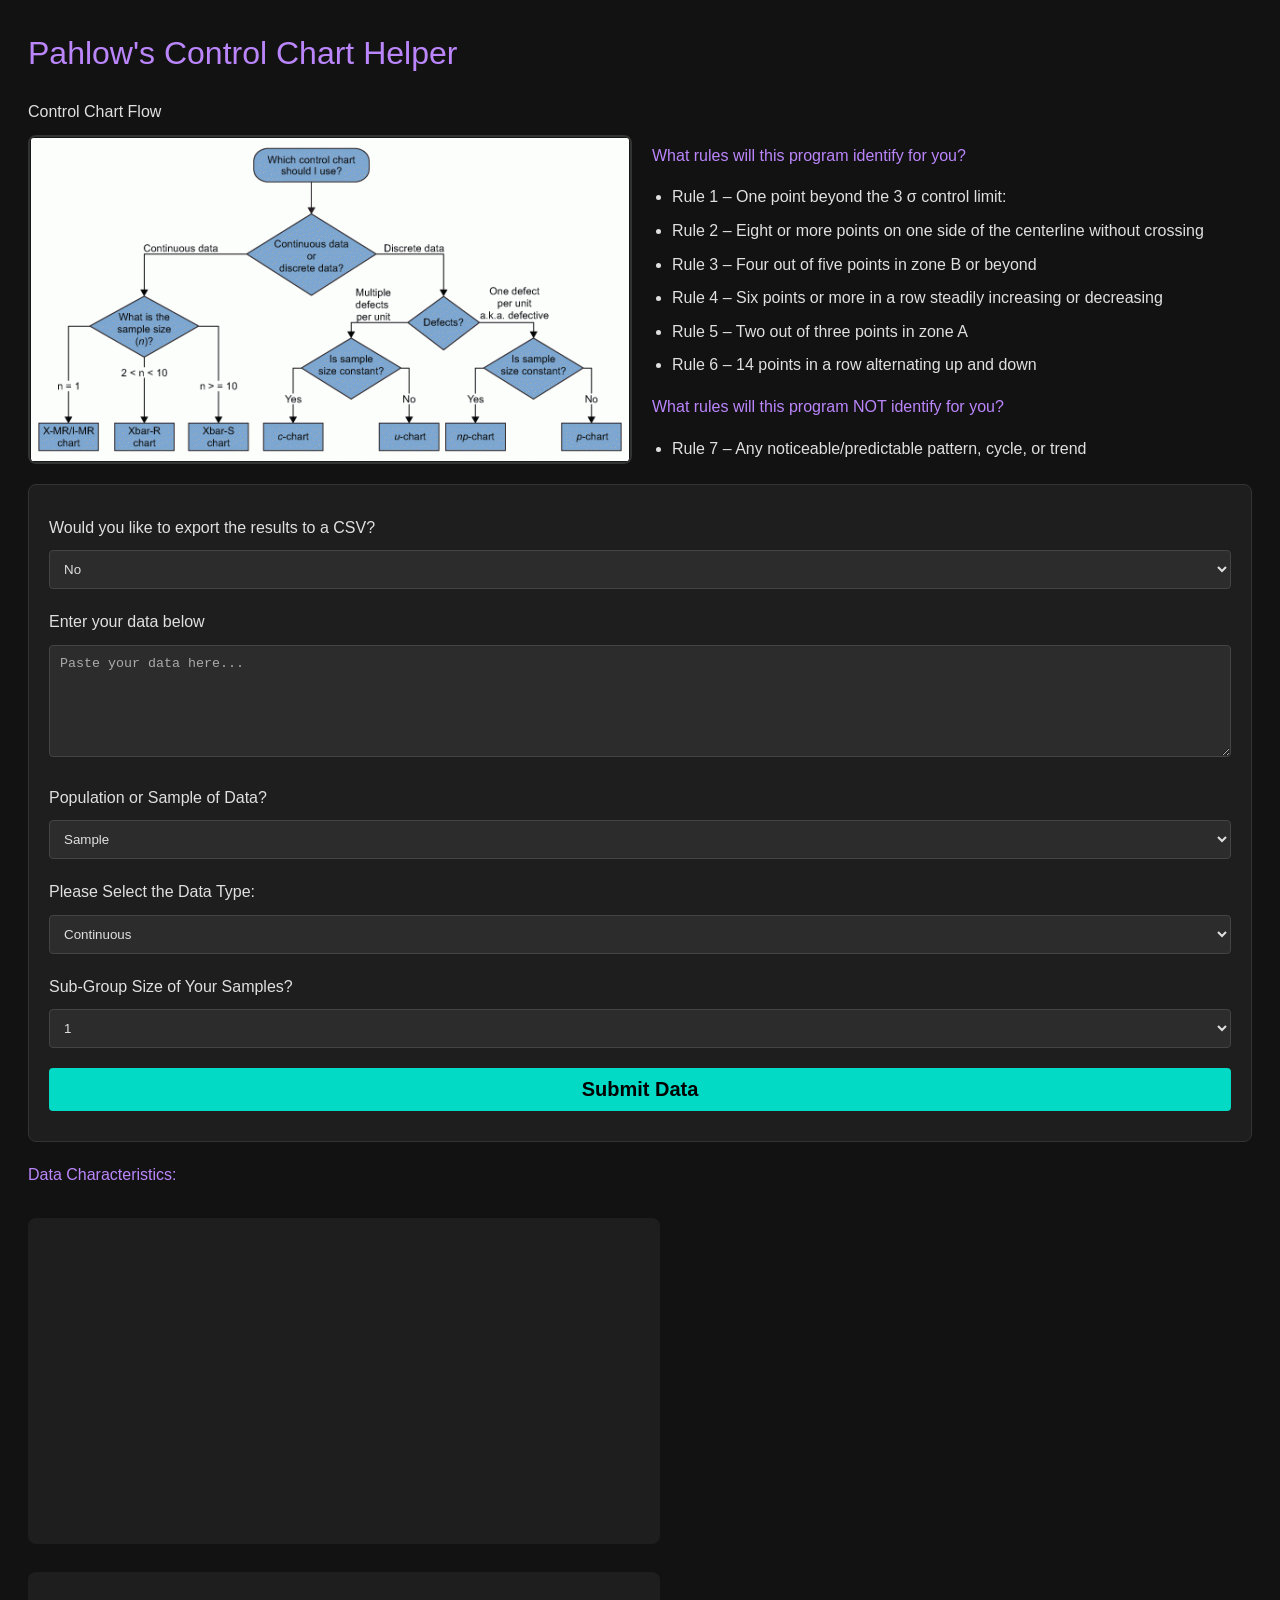
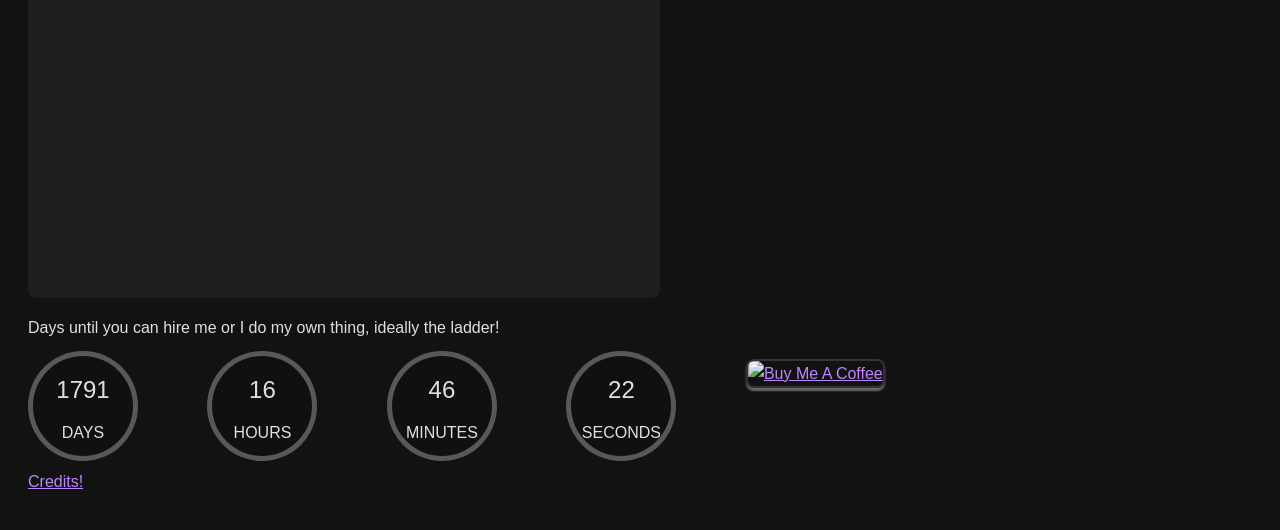
==== commit 362bfaa2: "reformatted home page, made it slightly better looking" ====
--- a/home.html
+++ b/home.html
@@ -9,31 +9,30 @@
 
   <body>
     <p>Control Chart Flow</p>
-    <img src="./static/How-to-Select-a-Control-Chart-600x325.jpg" />
-    <a>What rules will this program identify for you?</a>
-    <ul>
-      <li>Rule 1 – One point beyond the 3 σ control limit:</li>
-      <li>Rule 2 – Eight or more points on one side of the centerline without crossing:</li>
-      <li>Rule 3 – Four out of five points in zone B or beyond</li>
-      <li>Rule 4 – Six points or more in a row steadily increasing or decreasing</li>
-      <li>Rule 5 – Two out of three points in zone A</li>
-      <li>Rule 6 – 14 points in a row alternating up and down</li>
-    </ul>
 
-    <a>What rules will this program NOT identify for you?</a>
-    <ul>
-      <li>Rule 7 – Any noticeable/predictable pattern, cycle, or trend</li>
-    </ul>
+    <div class="flex-container">
+      <img src="./static/How-to-Select-a-Control-Chart-600x325.jpg" />
 
-    <a>How to tell if your data is Discreet or Continous data?</a>
-    <p>
-      To determine if data is discrete or continuous, consider whether the data values are countable (discrete) or measurable and can take on any value within a
-      range (continuous). Discrete data usually represents counts or categories, while continuous data can vary continuously
-    </p>
+      <div calss="rules-section">
+        <a>What rules will this program identify for you?</a>
+        <ul>
+          <li>Rule 1 – One point beyond the 3 σ control limit:</li>
+          <li>Rule 2 – Eight or more points on one side of the centerline without crossing</li>
+          <li>Rule 3 – Four out of five points in zone B or beyond</li>
+          <li>Rule 4 – Six points or more in a row steadily increasing or decreasing</li>
+          <li>Rule 5 – Two out of three points in zone A</li>
+          <li>Rule 6 – 14 points in a row alternating up and down</li>
+        </ul>
+        <a>What rules will this program NOT identify for you?</a>
+        <ul>
+          <li>Rule 7 – Any noticeable/predictable pattern, cycle, or trend</li>
+        </ul>
+      </div>
+    </div>
 
     <form id="controlChartData" action="" onsubmit="return false">
       <label for="exportData">Would you like to export the results to a CSV?</label>
-      <select id="exportData">
+      <select id="exportData" title="Save the results once the you submit into a excel friendly CSV file.">
         <option value="No">No</option>
         <option value="Yes">Yes</option>
       </select>
@@ -42,13 +41,21 @@
       <textarea id="rawData" rows="6" placeholder="Paste your data here..." required></textarea>
 
       <label for="populationOrSample">Population or Sample of Data?</label>
-      <select id="populationOrSample">
+      <select
+        id="populationOrSample"
+        title="Is this the complete dataset? If yes, select 'Population.' If it's only a portion of the full dataset, select 'Sample.'"
+      >
         <option value="Sample">Sample</option>
         <option value="Population">Population</option>
       </select>
 
       <label for="dataType">Please Select the Data Type:</label>
-      <select id="dataType" name="dataType" onchange="showOptionsOnDiscreetSelection(this)">
+      <select
+        id="dataType"
+        name="dataType"
+        onchange="showOptionsOnDiscreetSelection(this)"
+        title="To determine if data is discrete or continuous, consider whether the values are countable or measurable. Discrete data includes countable values such as the number of maintenance actions completed. Continuous data can take on any value within a range and includes measurements like engine oil temperature, fuel level, or elapsed flight time. While time may be recorded in intervals, it is inherently continuous because it can be measured with infinite precision."
+      >
         <option value="Continuous">Continuous</option>
         <option value="Discreet">Discreet</option>
       </select>
--- a/style.css
+++ b/style.css
@@ -150,3 +150,20 @@
     height: 100px;
   }
 }
+
+.flex-container {
+  display: flex;
+  align-items: flex-start;
+  gap: 20px;
+  margin-top: 10px;
+}
+
+.chart-image {
+  max-width: 100%;
+  width: 600px;
+  height: auto;
+}
+
+.rules-section {
+  max-width: 600px;
+}
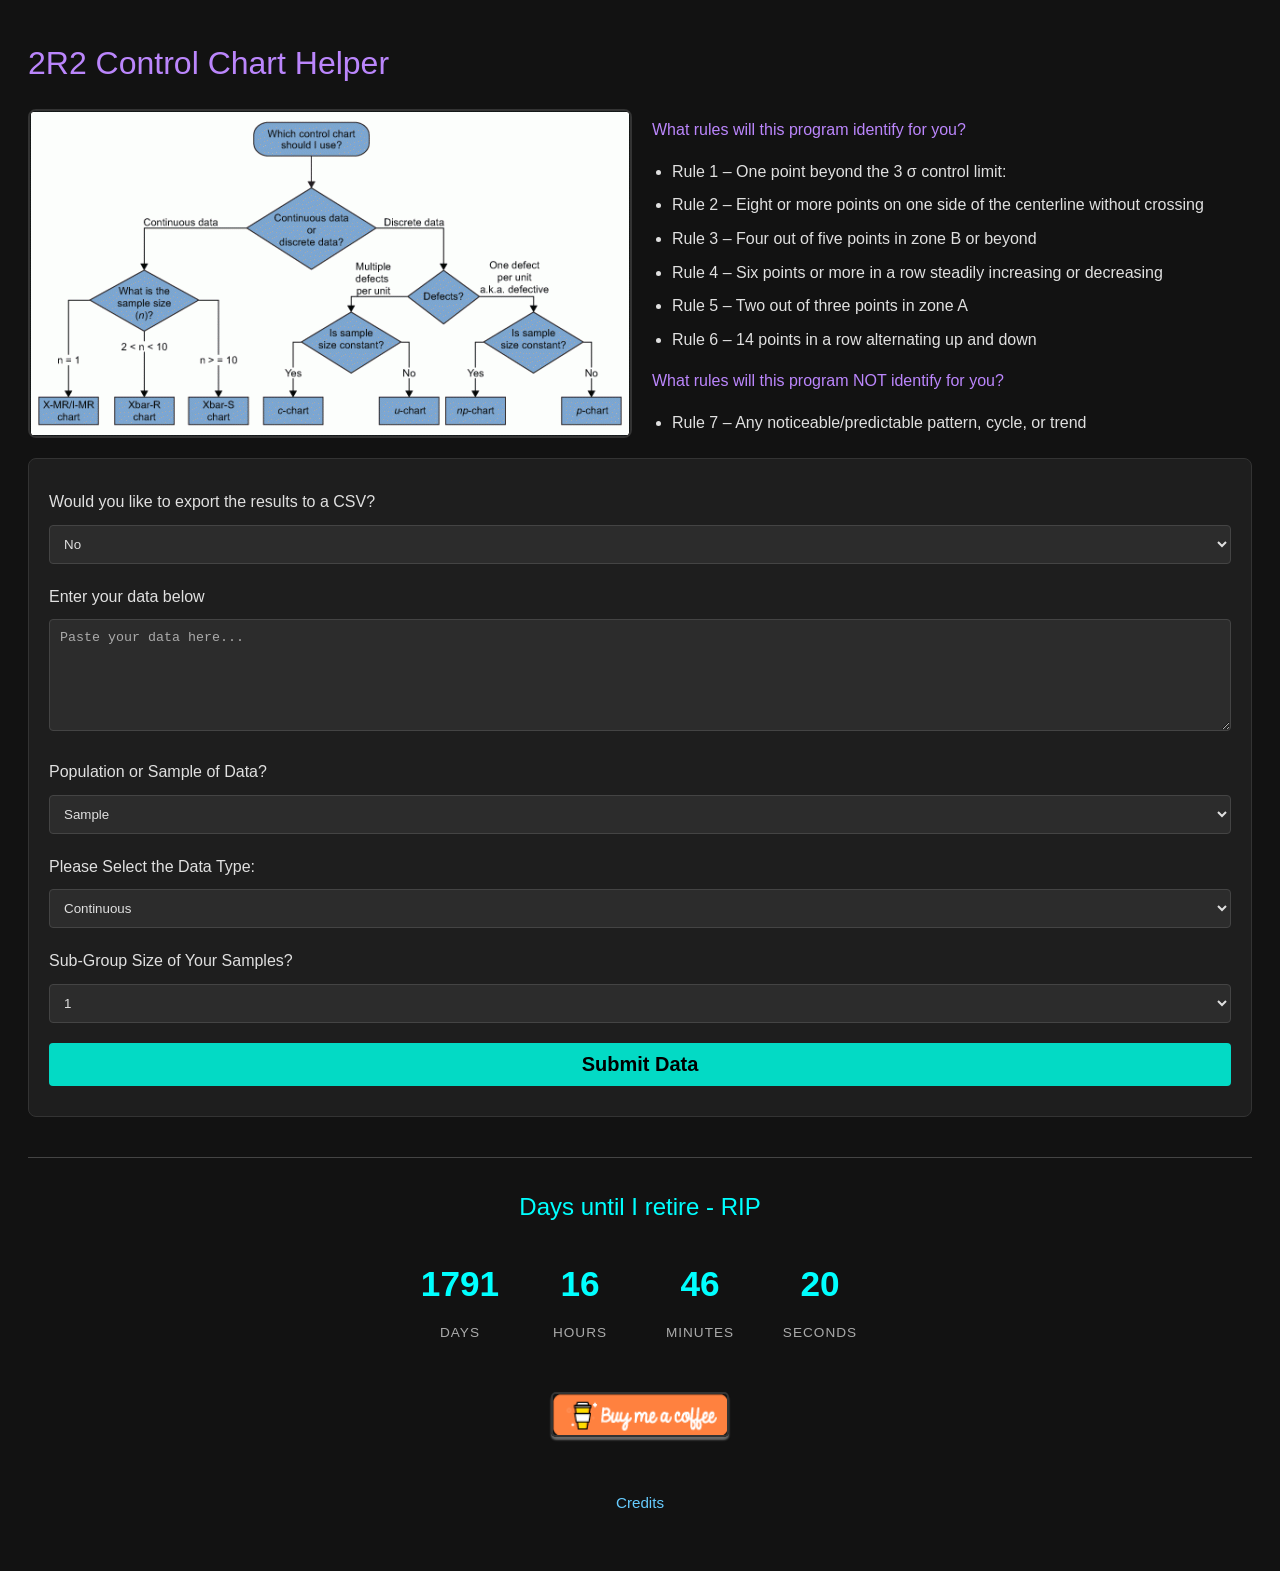
==== commit 1cad0b23: "added more credits and adjusted the front end" ====
--- a/home.html
+++ b/home.html
@@ -5,11 +5,9 @@
     <title>Nates Offline Toolkit</title>
     <link rel="stylesheet" href="./style.css" />
   </head>
-  <header>Pahlow's Control Chart Helper</header>
+  <header class="flex-container">2R2 Control Chart Helper</header>
 
   <body>
-    <p>Control Chart Flow</p>
-
     <div class="flex-container">
       <img src="./static/How-to-Select-a-Control-Chart-600x325.jpg" />
 
@@ -84,57 +82,51 @@
       <button onclick="analyzeData()">Submit Data</button>
     </form>
 
-    <a>Data Characteristics:</a>
-    <p id="dataTypeSelectedBehavior"></p>
-    <p id="defectsForDiscreetBehavior" style="display: none"></p>
-    <p id="sampleSizeConstantBehavior" style="display: none"></p>
-    <p id="subGroupSizeBehavior"></p>
-    <p id="stdBehavior"></p>
-    <p id="sampleSizeBehavior"></p>
-    <p id="averageBehavior"></p>
-    <p id="testSelectedBehavior"></p>
+    <div id="ResultSection" style="display: none">
+      <a>Data Characteristics:</a>
+      <p id="dataTypeSelectedBehavior"></p>
+      <p id="defectsForDiscreetBehavior" style="display: none"></p>
+      <p id="sampleSizeConstantBehavior" style="display: none"></p>
+      <p id="subGroupSizeBehavior"></p>
+      <p id="stdBehavior"></p>
+      <p id="sampleSizeBehavior"></p>
+      <p id="averageBehavior"></p>
+      <p id="testSelectedBehavior"></p>
 
-    <canvas id="controlChart" style="width: 50%"></canvas>
-    <canvas id="IMRChart" style="width: 50%"></canvas>
+      <canvas id="controlChart" style="width: 50%"></canvas>
+      <canvas id="IMRChart" style="width: 50%"></canvas>
+    </div>
   </body>
 
-  <p>Days until you can hire me or I do my own thing, ideally the ladder!</p>
-  <section class="countdown-container">
-    <div class="days-container">
-      <div class="days"></div>
-      <div class="days-label">days</div>
+  <section class="countdown-wrapper">
+    <p class="countdown-title">Days until I retire - RIP</p>
+
+    <div class="countdown-container">
+      <div class="countdown-unit">
+        <div class="countdown-value days"></div>
+        <div class="countdown-label">Days</div>
+      </div>
+      <div class="countdown-unit">
+        <div class="countdown-value hours"></div>
+        <div class="countdown-label">Hours</div>
+      </div>
+      <div class="countdown-unit">
+        <div class="countdown-value minutes"></div>
+        <div class="countdown-label">Minutes</div>
+      </div>
+      <div class="countdown-unit">
+        <div class="countdown-value seconds"></div>
+        <div class="countdown-label">Seconds</div>
+      </div>
     </div>
 
-    <div class="hours-container">
-      <div class="hours"></div>
-      <div class="hours-label">hours</div>
-    </div>
-
-    <div class="minutes-container">
-      <div class="minutes"></div>
-      <div class="minutes-label">minutes</div>
-    </div>
-
-    <div class="seconds-container">
-      <div class="seconds"></div>
-      <div class="seconds-label">seconds</div>
-    </div>
-
-    <div class="third-container">
-      <a href="https://buymeacoffee.com/natepahlow" target="_blank"
-        ><img
-          src="https://www.buymeacoffee.com/assets/img/custom_images/orange_img.png"
-          alt="Buy Me A Coffee"
-          style="
-            height: 41px !important;
-            width: 174px !important;
-            box-shadow: 0px 3px 2px 0px rgba(190, 190, 190, 0.5) !important;
-            -webkit-box-shadow: 0px 3px 2px 0px rgba(190, 190, 190, 0.5) !important;
-          "
-      /></a>
+    <div class="countdown-footer">
+      <a href="https://buymeacoffee.com/natepahlow" target="_blank">
+        <img src="./static/orange_img.png" alt="Buy Me A Coffee" class="coffee-button" />
+      </a>
+      <a href="credits.html" class="credits-link">Credits</a>
     </div>
   </section>
-  <a href="credits.html">Credits!</a>
   <script src="./home.js"></script>
   <script src="./chart.js"></script>
 </html>
--- a/style.css
+++ b/style.css
@@ -167,3 +167,71 @@
 .rules-section {
   max-width: 600px;
 }
+
+.countdown-wrapper {
+  margin-top: 40px;
+  padding: 20px 0;
+  border-top: 1px solid #444;
+  text-align: center;
+  color: #ccc;
+  display: flex;
+  flex-direction: column;
+  align-items: center;
+}
+
+.countdown-title {
+  font-size: 1.5rem;
+  margin-bottom: 20px;
+  color: #00ffff;
+}
+
+.countdown-container {
+  display: flex;
+  justify-content: center;
+  flex-wrap: wrap;
+  gap: 40px;
+  margin-bottom: 20px;
+}
+
+.countdown-unit {
+  text-align: center;
+  min-width: 80px;
+}
+
+.countdown-value {
+  font-size: 2.2rem;
+  font-weight: bold;
+  color: #00ffff;
+}
+
+.countdown-label {
+  font-size: 0.85rem;
+  text-transform: uppercase;
+  letter-spacing: 1px;
+  color: #aaa;
+}
+
+.countdown-footer {
+  margin-top: 20px;
+  display: flex;
+  flex-direction: column; /* stacked vertically */
+  align-items: center;
+  gap: 10px;
+}
+
+.coffee-button {
+  height: 41px;
+  width: 174px;
+  box-shadow: 0px 3px 2px rgba(190, 190, 190, 0.5);
+  border-radius: 5px;
+}
+
+.credits-link {
+  color: #66ccff;
+  font-size: 0.95rem;
+  text-decoration: none;
+}
+
+.credits-link:hover {
+  text-decoration: underline;
+}
